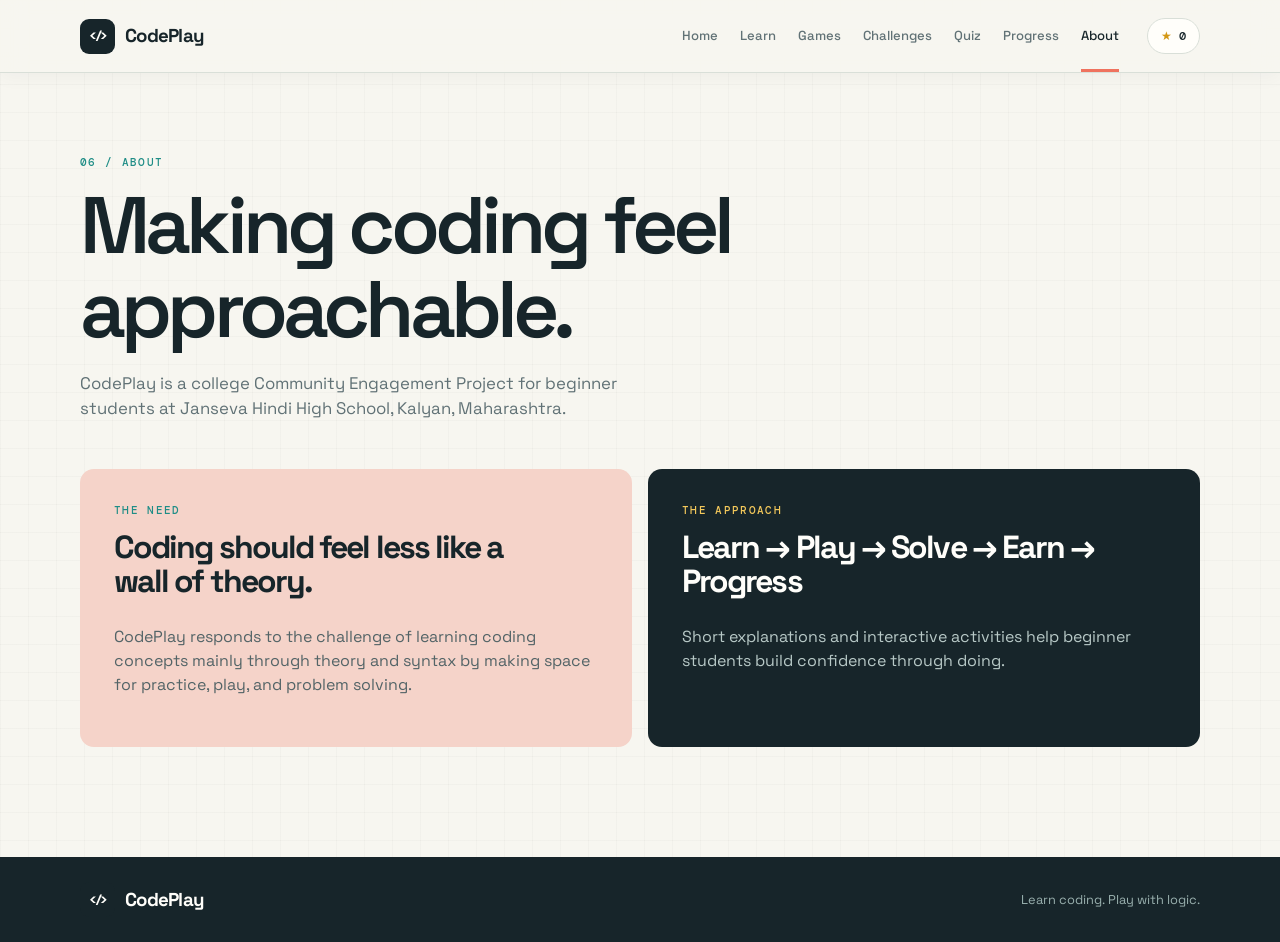
==== about.html @ 50ab0ecf "Add core functionality for learning platform - Implemented game mechanics in `games.js` for code ord" ====
<!doctype html><html lang="en"><head><meta charset="utf-8"><meta name="viewport" content="width=device-width, initial-scale=1"><meta name="description" content="Learn about the CodePlay community project."><title>About | CodePlay</title><link rel="stylesheet" href="css/style.css"></head><body data-page="about"><header class="site-header"><div class="container nav-wrap"><a class="brand" href="index.html"><span class="brand-mark">&lt;/&gt;</span><span>CodePlay</span></a><button class="menu-toggle" type="button" aria-expanded="false" aria-controls="main-navigation">Menu</button><nav id="main-navigation" class="main-nav" aria-label="Main navigation"><a data-nav="home" href="index.html">Home</a><a data-nav="learn" href="learn.html">Learn</a><a data-nav="games" href="games.html">Games</a><a data-nav="challenges" href="challenges.html">Challenges</a><a data-nav="quiz" href="quiz.html">Quiz</a><a data-nav="progress" href="progress.html">Progress</a><a data-nav="about" href="about.html">About</a></nav><div class="header-points"><span aria-hidden="true">&#9733;</span> <span data-points>0</span></div></div></header><main class="page-main"><div class="container page-intro"><p class="eyebrow">06 / About</p><h1>Making coding feel approachable.</h1><p>CodePlay is a college Community Engagement Project for beginner students at Janseva Hindi High School, Kalyan, Maharashtra.</p></div><div class="container about-grid"><article class="about-card"><p class="section-kicker">The need</p><h2>Coding should feel less like a wall of theory.</h2><p>CodePlay responds to the challenge of learning coding concepts mainly through theory and syntax by making space for practice, play, and problem solving.</p></article><article class="about-card about-card-dark"><p class="section-kicker">The approach</p><h2>Learn &rarr; Play &rarr; Solve &rarr; Earn &rarr; Progress</h2><p>Short explanations and interactive activities help beginner students build confidence through doing.</p></article></div></main><footer class="site-footer"><div class="container footer-wrap"><a class="brand" href="index.html"><span class="brand-mark">&lt;/&gt;</span><span>CodePlay</span></a><p>Learn coding. Play with logic.</p></div></footer><script src="js/storage.js"></script><script src="js/app.js"></script></body></html>
---- css/style.css ----
@import url('https://fonts.googleapis.com/css2?family=DM+Mono:wght@400;500&family=Space+Grotesk:wght@400;500;600;700&display=swap');

:root { --ink: #17252a; --muted: #617276; --paper: #f7f6f0; --white: #fffefa; --coral: #ef725e; --teal: #1f8d86; --yellow: #f3c85b; --line: #d9dfd8; --shadow: 0 16px 40px rgba(23, 37, 42, .08); --radius: 14px; }
* { box-sizing: border-box; }
html { scroll-behavior: smooth; }
body { margin: 0; color: var(--ink); background: var(--paper); font-family: 'Space Grotesk', sans-serif; line-height: 1.5; }
a { color: inherit; text-decoration: none; }
button, input { font: inherit; }
.container { width: min(1120px, calc(100% - 40px)); margin: 0 auto; }
.site-header { background: rgba(247, 246, 240, .94); border-bottom: 1px solid var(--line); position: sticky; top: 0; z-index: 10; backdrop-filter: blur(12px); }
.nav-wrap { min-height: 72px; display: flex; align-items: center; gap: 28px; }
.brand { display: inline-flex; align-items: center; gap: 10px; font-size: 1.17rem; font-weight: 700; letter-spacing: -.04em; }
.brand-mark { display: grid; place-items: center; width: 35px; height: 35px; color: var(--white); background: var(--ink); border-radius: 9px; font-family: 'DM Mono', monospace; font-size: .75rem; letter-spacing: -.12em; }
.main-nav { display: flex; align-items: center; gap: 22px; margin-left: auto; font-size: .82rem; color: var(--muted); }
.main-nav a { padding: 26px 0 23px; border-bottom: 3px solid transparent; transition: color .2s, border-color .2s; }
.main-nav a:hover, .main-nav a[aria-current='page'] { color: var(--ink); border-color: var(--coral); }
.header-points { padding: 9px 13px; border: 1px solid var(--line); border-radius: 99px; color: var(--ink); font: 500 .78rem 'DM Mono', monospace; white-space: nowrap; }
.header-points span:first-child { color: #d39713; }
.menu-toggle { display: none; border: 1px solid var(--line); background: var(--white); padding: 8px 12px; border-radius: 8px; cursor: pointer; }
.hero-section { padding: 88px 0 72px; background: radial-gradient(circle at 83% 20%, rgba(239, 114, 94, .15), transparent 28%), linear-gradient(125deg, #e7f0e8 0%, var(--paper) 58%); overflow: hidden; }
.hero-grid { display: grid; grid-template-columns: 1fr .85fr; gap: 76px; align-items: center; }
.eyebrow, .section-kicker { margin: 0 0 14px; color: var(--teal); font: 500 .7rem 'DM Mono', monospace; letter-spacing: .12em; text-transform: uppercase; }
h1, h2, h3, p { margin-top: 0; }
h1, h2, h3 { line-height: 1.05; letter-spacing: -.06em; }
h1 { max-width: 680px; margin-bottom: 24px; font-size: 5rem; font-weight: 600; }
h1 em, h2 em { color: var(--coral); font-style: normal; }
.hero-text { max-width: 520px; margin-bottom: 32px; color: var(--muted); font-size: 1.05rem; }
.button-row { display: flex; flex-wrap: wrap; gap: 12px; }
.button { display: inline-flex; align-items: center; justify-content: center; gap: 12px; min-height: 46px; padding: 0 19px; border: 1px solid transparent; border-radius: 8px; font-weight: 600; font-size: .86rem; cursor: pointer; transition: transform .2s, box-shadow .2s, background .2s; }
.button:hover { transform: translateY(-2px); box-shadow: 0 8px 18px rgba(23, 37, 42, .12); }
.button-primary { color: var(--white); background: var(--coral); }
.button-secondary { color: var(--ink); background: var(--white); border-color: var(--line); }
.hero-board { padding: 20px; background: var(--ink); color: var(--white); border-radius: var(--radius); box-shadow: 20px 20px 0 rgba(31, 141, 134, .24); transform: rotate(2deg); }
.board-top, .board-footer { display: flex; align-items: center; gap: 8px; color: #99b0ae; font: .68rem 'DM Mono', monospace; letter-spacing: .05em; text-transform: uppercase; }
.board-code { margin-left: auto; color: var(--yellow); }
.status-dot { width: 8px; height: 8px; border-radius: 50%; background: var(--yellow); }
.cycle-steps { padding: 52px 8px; display: grid; gap: 14px; }
.cycle-step { display: grid; grid-template-columns: 36px 1fr; column-gap: 12px; align-items: center; opacity: .6; }
.cycle-step span { grid-row: span 2; display: grid; place-items: center; width: 32px; height: 32px; color: var(--ink); background: var(--white); border-radius: 50%; font: .62rem 'DM Mono', monospace; }
.cycle-step-active { opacity: 1; }
.cycle-step-active span { background: var(--yellow); }
.cycle-step strong { font-size: 1.25rem; }
.cycle-step small { color: #99b0ae; font-size: .76rem; }
.cycle-line { width: 1px; height: 18px; margin-left: 16px; background: #486160; }
.board-footer { padding-top: 15px; border-top: 1px solid #38504e; justify-content: space-between; }
.dashboard-strip { display: grid; grid-template-columns: 2fr 1fr 1fr 1.55fr; align-items: center; gap: 22px; padding: 23px 28px; margin-top: -28px; position: relative; background: var(--white); border: 1px solid var(--line); border-radius: var(--radius); box-shadow: var(--shadow); }
.student-welcome { display: flex; align-items: center; gap: 12px; }
.student-welcome h2 { margin: 0; font-size: 1.2rem; letter-spacing: -.04em; }
.student-welcome .section-kicker { margin-bottom: 3px; }
.avatar { display: grid; place-items: center; flex: 0 0 42px; width: 42px; height: 42px; color: var(--ink); background: var(--yellow); border-radius: 50%; font-weight: 700; }
.quick-stat { padding-left: 22px; border-left: 1px solid var(--line); }
.stat-label { display: block; margin-bottom: 4px; color: var(--muted); font: .65rem 'DM Mono', monospace; text-transform: uppercase; }
.quick-stat strong { font-size: 1.45rem; }
.quick-stat strong small { color: var(--muted); font-size: .72rem; font-weight: 400; }
.progress-stat small { display: block; margin-top: 7px; color: var(--muted); font-size: .72rem; }
.progress-track { width: 100%; height: 7px; overflow: hidden; background: #e5e9e3; border-radius: 99px; }
.progress-track span { display: block; height: 100%; background: var(--teal); border-radius: inherit; transition: width .4s ease; }
.feature-section { padding: 105px 0 110px; }
.section-heading { display: flex; align-items: end; justify-content: space-between; gap: 20px; margin-bottom: 36px; }
.section-heading h2 { max-width: 550px; margin: 0; font-size: 3.25rem; }
.section-number { color: var(--muted); font: .7rem 'DM Mono', monospace; }
.feature-grid { display: grid; grid-template-columns: repeat(3, 1fr); gap: 16px; }
.feature-card { min-height: 280px; padding: 28px; border-radius: var(--radius); }
.feature-card-coral { background: #f5d3c9; }.feature-card-teal { background: #c9e4df; }.feature-card-yellow { background: #f5e3a8; }
.feature-icon { display: grid; place-items: center; width: 41px; height: 41px; margin-bottom: 45px; border: 1px solid currentColor; border-radius: 50%; font-size: 1.1rem; }
.feature-card h3 { margin-bottom: 9px; font-size: 1.45rem; }.feature-card p { max-width: 280px; color: #536467; font-size: .88rem; }.text-link { display: inline-flex; gap: 9px; margin-top: 17px; font-size: .8rem; font-weight: 700; }
.journey-band { padding: 82px 0; color: var(--white); background: var(--teal); }
.journey-grid { display: grid; grid-template-columns: .72fr 1.28fr; gap: 80px; }.journey-band .section-kicker { color: var(--yellow); }.journey-band h2 { margin: 0; font-size: 4rem; }.journey-band h2 em { color: var(--yellow); }
.journey-list { display: grid; grid-template-columns: repeat(5, 1fr); gap: 10px; margin: 0; padding: 0; list-style: none; }.journey-list li { display: flex; flex-direction: column; gap: 7px; padding-left: 12px; border-left: 1px solid rgba(255,255,255,.35); }.journey-list span { color: var(--yellow); font: .65rem 'DM Mono', monospace; }.journey-list strong { font-size: .9rem; }.journey-list small { color: #c4dfdb; font-size: .72rem; }
.site-footer { padding: 25px 0; background: var(--ink); color: var(--white); }.footer-wrap { display: flex; align-items: center; justify-content: space-between; }.footer-wrap p { margin: 0; color: #99b0ae; font-size: .8rem; }
.page-main { min-height: calc(100vh - 145px); padding: 82px 0 110px; }.page-intro { margin-bottom: 48px; }.page-intro h1 { max-width: 720px; margin-bottom: 20px; font-size: 5rem; }.page-intro > p:last-child { max-width: 570px; color: var(--muted); font-size: 1.05rem; }.placeholder-panel { padding: 70px 30px; text-align: center; background: var(--white); border: 1px solid var(--line); border-radius: var(--radius); }.placeholder-mark { display: grid; place-items: center; width: 54px; height: 54px; margin: 0 auto 24px; color: var(--ink); background: var(--yellow); border-radius: 50%; font-size: 1.4rem; }.placeholder-panel h2 { margin-bottom: 12px; font-size: 2rem; }.placeholder-panel p:not(.section-kicker) { margin: 0 auto 26px; color: var(--muted); }.about-grid { display: grid; grid-template-columns: 1fr 1fr; gap: 16px; }.about-card { min-height: 260px; padding: 34px; background: #f5d3c9; border-radius: var(--radius); }.about-card h2 { max-width: 420px; font-size: 2rem; }.about-card p:last-child { max-width: 480px; color: #536467; }.about-card-dark { color: var(--white); background: var(--ink); }.about-card-dark .section-kicker { color: var(--yellow); }.about-card-dark p:last-child { color: #b8c9c7; }
.learning-summary { display: grid; grid-template-columns: 1fr 1.5fr auto; align-items: center; gap: 24px; margin-bottom: 30px; padding: 18px 22px; background: var(--white); border: 1px solid var(--line); border-radius: var(--radius); }.learning-summary strong { display: block; font-size: 1.1rem; }.learning-summary .stat-label { margin-bottom: 2px; }.learning-summary-points { color: var(--muted); font: .7rem 'DM Mono', monospace; white-space: nowrap; }.learning-summary-points span { color: #d39713; }.lesson-list { display: grid; gap: 17px; }.lesson-card { overflow: hidden; background: var(--white); border: 1px solid var(--line); border-radius: var(--radius); box-shadow: 0 7px 22px rgba(23,37,42,.04); }.lesson-card-heading { display: grid; grid-template-columns: 48px 1fr auto; align-items: center; gap: 18px; padding: 23px 26px; background: #edf3ed; }.lesson-number { color: var(--teal); font: 500 .76rem 'DM Mono', monospace; }.lesson-card h2 { margin: 0; font-size: 1.55rem; }.lesson-card-heading .section-kicker { margin-bottom: 4px; }.lesson-state { color: var(--coral); font: 500 .7rem 'DM Mono', monospace; text-transform: uppercase; }.is-complete .lesson-state { color: var(--teal); }.lesson-content { display: grid; grid-template-columns: 1.25fr .75fr; gap: 24px; padding: 27px 26px 29px; }.lesson-copy { display: grid; grid-template-columns: 1fr 1fr; gap: 20px; }.lesson-content h3 { margin-bottom: 8px; font-size: .95rem; letter-spacing: -.03em; }.lesson-content p { margin-bottom: 0; color: var(--muted); font-size: .86rem; }.lesson-example { padding: 18px; background: #fff5dc; border-radius: 9px; }.lesson-visual { display: flex; flex-wrap: wrap; align-items: center; gap: 6px; margin-top: 20px; }.lesson-visual span { padding: 6px 8px; color: var(--ink); background: var(--white); border: 1px solid #ead79b; border-radius: 5px; font: .68rem 'DM Mono', monospace; }.lesson-visual b { color: var(--coral); font-size: .8rem; }.lesson-activity { grid-column: 1 / -1; padding-top: 22px; border-top: 1px solid var(--line); }.lesson-activity > p { margin-bottom: 13px; color: var(--ink); font-weight: 500; }.activity-options { display: flex; flex-wrap: wrap; gap: 9px; }.activity-option { display: flex; align-items: center; gap: 8px; min-height: 38px; padding: 0 11px; color: var(--muted); border: 1px solid var(--line); border-radius: 7px; cursor: pointer; font-size: .78rem; }.activity-option:has(input:checked) { color: var(--ink); border-color: var(--teal); background: #e8f3ef; }.activity-option input { accent-color: var(--teal); }.activity-feedback { min-height: 20px; margin-top: 10px; color: var(--teal) !important; font-size: .76rem !important; }.complete-lesson { grid-column: 1 / -1; justify-self: start; }.button-complete { color: var(--teal); background: #e8f3ef; border-color: #b8d9d2; cursor: default; }.button-complete:hover { transform: none; box-shadow: none; }
.modal-backdrop { display: grid; place-items: center; position: fixed; inset: 0; z-index: 30; padding: 20px; background: rgba(23,37,42,.55); }.modal-backdrop[hidden] { display: none; }.onboarding-modal { width: min(100%, 470px); position: relative; padding: 40px; background: var(--white); border-radius: var(--radius); box-shadow: 0 25px 70px rgba(0,0,0,.2); animation: rise .35s ease both; }.onboarding-modal h2 { margin-bottom: 9px; font-size: 2.3rem; }.onboarding-modal > p:not(.eyebrow) { color: var(--muted); }.modal-close { position: absolute; top: 17px; right: 18px; border: 0; background: transparent; color: var(--muted); font-size: 1.5rem; cursor: pointer; }.onboarding-modal label { display: block; margin-bottom: 7px; font-size: .78rem; font-weight: 600; }.onboarding-modal input { width: 100%; height: 47px; margin-bottom: 6px; padding: 0 13px; border: 1px solid var(--line); border-radius: 7px; outline: 0; }.onboarding-modal input:focus { border-color: var(--teal); box-shadow: 0 0 0 3px rgba(31,141,134,.18); }.onboarding-modal .button { width: 100%; margin-top: 13px; }.form-error { min-height: 19px; margin: 0; color: #bd4438; font-size: .76rem; }.toast { position: fixed; right: 20px; bottom: 20px; z-index: 40; max-width: 300px; padding: 12px 16px; color: var(--white); background: var(--ink); border-left: 4px solid var(--yellow); border-radius: 7px; box-shadow: var(--shadow); opacity: 0; transform: translateY(15px); pointer-events: none; transition: .25s ease; }.toast.is-visible { opacity: 1; transform: translateY(0); }
.reveal { animation: rise .7s ease both; }.reveal-delay { animation-delay: .15s; }@keyframes rise { from { opacity: 0; transform: translateY(12px); } to { opacity: 1; transform: translateY(0); } }
button:focus-visible, a:focus-visible { outline: 3px solid var(--yellow); outline-offset: 3px; }
@media (max-width: 900px) { .main-nav { gap: 13px; }.main-nav a { font-size: .74rem; }.hero-grid { gap: 40px; }.dashboard-strip { grid-template-columns: 1.6fr 1fr 1fr; }.progress-stat { grid-column: 1 / -1; padding: 15px 0 0; border-left: 0; border-top: 1px solid var(--line); }.journey-grid { gap: 40px; } }
@media (max-width: 680px) { .container { width: min(100% - 28px, 1120px); }.nav-wrap { min-height: 64px; gap: 10px; }.menu-toggle { display: block; margin-left: auto; }.main-nav { display: none; position: absolute; top: 64px; right: 14px; left: 14px; padding: 8px; flex-direction: column; align-items: stretch; gap: 0; background: var(--white); border: 1px solid var(--line); border-radius: 10px; box-shadow: var(--shadow); }.main-nav.is-open { display: flex; }.main-nav a { padding: 12px 14px; border: 0; border-left: 3px solid transparent; }.main-nav a[aria-current='page'] { border-left-color: var(--coral); }.header-points { font-size: .7rem; padding: 7px 9px; }.hero-section { padding: 57px 0 70px; }.hero-grid { grid-template-columns: 1fr; }.hero-board { transform: rotate(1deg); }.dashboard-strip { grid-template-columns: 1fr 1fr; padding: 20px; }.student-welcome { grid-column: 1 / -1; }.quick-stat { padding-left: 0; border-left: 0; }.feature-section { padding: 75px 0; }.section-heading { align-items: start; flex-direction: column; }.feature-grid, .about-grid { grid-template-columns: 1fr; }.feature-card { min-height: 240px; }.feature-icon { margin-bottom: 32px; }.journey-band { padding: 68px 0; }.journey-grid { grid-template-columns: 1fr; }.journey-list { grid-template-columns: 1fr 1fr; gap: 25px 12px; }.page-main { padding: 57px 0 75px; }.onboarding-modal { padding: 32px 24px; } }
@media (prefers-reduced-motion: reduce) { *, *::before, *::after { scroll-behavior: auto !important; animation-duration: .01ms !important; transition-duration: .01ms !important; } }
.game-list { display: grid; gap: 22px; }.game-panel, .challenge-panel, .quiz-panel { padding: 29px; background: var(--white); border: 1px solid var(--line); border-radius: var(--radius); box-shadow: var(--shadow); }.game-heading { display: flex; align-items: start; justify-content: space-between; gap: 20px; margin-bottom: 20px; }.game-heading h2 { margin: 0; font-size: 2rem; }.reward-tag { padding: 8px 10px; color: #89630b; background: #fff1bf; border-radius: 6px; font: .68rem 'DM Mono', monospace; white-space: nowrap; }.game-objective { margin-bottom: 7px; color: var(--ink); font-size: .9rem; }.game-instructions { margin-bottom: 24px; color: var(--muted); font-size: .85rem; }.game-actions, .command-buttons { display: flex; flex-wrap: wrap; gap: 9px; margin-top: 17px; }.game-actions .button, .command-buttons .button { min-height: 40px; font-size: .76rem; }.game-feedback { min-height: 22px; margin: 15px 0 0; color: var(--teal); font-size: .82rem; font-weight: 600; }.order-list { display: grid; gap: 8px; max-width: 680px; }.order-block { display: grid; grid-template-columns: 28px 1fr 32px 32px; align-items: center; gap: 8px; min-height: 48px; padding: 6px 8px 6px 12px; background: #edf3ed; border: 1px solid var(--line); border-radius: 7px; }.order-block > span { color: var(--teal); font: .68rem 'DM Mono', monospace; }.order-block strong { font: .76rem 'DM Mono', monospace; }.order-block button { width: 30px; height: 30px; border: 1px solid var(--line); border-radius: 5px; color: var(--ink); background: var(--white); cursor: pointer; }.order-block button:disabled { opacity: .3; cursor: not-allowed; }.bug-question, .condition-question { margin: 0 0 18px; padding: 18px; border: 1px solid var(--line); border-radius: 9px; }.bug-question:last-child, .condition-question:last-child { margin-bottom: 0; }.bug-question legend, .condition-question legend { padding: 0 7px; font-weight: 600; font-size: .86rem; }.bug-option { display: block; padding: 8px 10px; margin: 5px 0; border: 1px solid var(--line); border-radius: 5px; cursor: pointer; }.bug-option:has(input:checked) { border-color: var(--teal); background: #e8f3ef; }.bug-option input { margin-right: 8px; accent-color: var(--teal); }.bug-option code, .logic-rule code { font: .76rem 'DM Mono', monospace; }.bug-check, .condition-question .button { min-height: 36px; margin-top: 9px; font-size: .72rem; }.mini-feedback { min-height: 18px; margin: 8px 0 0; color: var(--teal); font-size: .75rem; }.maze-toolbar { display: flex; align-items: center; gap: 12px; margin: 22px 0 16px; }.maze-toolbar label { font: .7rem 'DM Mono', monospace; text-transform: uppercase; }.maze-toolbar select { padding: 8px; border: 1px solid var(--line); border-radius: 6px; background: var(--white); }.maze-toolbar span { margin-left: auto; color: var(--muted); font-size: .8rem; }.maze-layout { display: grid; grid-template-columns: minmax(260px, 420px) 1fr; gap: 28px; align-items: start; }.maze-grid { display: grid; grid-template-columns: repeat(5, 1fr); aspect-ratio: 1; overflow: hidden; border: 7px solid var(--ink); border-radius: 8px; background: #d9ece3; }.maze-cell { display: grid; place-items: center; min-width: 0; border: 1px solid rgba(23,37,42,.12); background: #edf7ed; color: var(--teal); font-size: 1.3rem; }.maze-wall { background: var(--ink); }.maze-finish { background: #d8edaf; }.robot { display: grid; place-items: center; width: 70%; height: 70%; color: var(--white); background: var(--coral); border-radius: 7px; font-size: 1rem; }.command-builder { padding: 20px; background: #f5f0dc; border-radius: 9px; }.command-list { display: grid; gap: 6px; min-height: 55px; }.command-chip { padding: 9px; color: var(--ink); background: var(--white); border: 1px solid #ead79b; border-radius: 5px; font: .68rem 'DM Mono', monospace; }.command-chip span { display: inline-block; width: 25px; color: var(--coral); }.empty-commands { color: var(--muted); font-size: .78rem; }.quiz-progress { display: grid; grid-template-columns: auto 1fr; align-items: center; gap: 20px; margin-bottom: 36px; color: var(--muted); font: .7rem 'DM Mono', monospace; }.quiz-panel h2 { margin-bottom: 25px; font-size: 2rem; }.quiz-options { display: grid; gap: 10px; margin-bottom: 23px; }.quiz-option { display: flex; align-items: center; gap: 10px; min-height: 48px; padding: 0 14px; border: 1px solid var(--line); border-radius: 7px; cursor: pointer; font-size: .86rem; }.quiz-option:has(input:checked) { border-color: var(--teal); background: #e8f3ef; }.quiz-option input { accent-color: var(--teal); }.result-copy { color: var(--muted); margin-bottom: 23px; }.logic-rule { padding: 13px; color: var(--ink); background: #f5f0dc; border-radius: 6px; }
@media (max-width: 680px) { .game-panel, .challenge-panel, .quiz-panel { padding: 21px 16px; }.game-heading { flex-direction: column; }.maze-layout { grid-template-columns: 1fr; }.maze-toolbar { flex-wrap: wrap; }.maze-toolbar span { width: 100%; margin-left: 0; }.lesson-copy { grid-template-columns: 1fr; }.learning-summary { grid-template-columns: 1fr; gap: 10px; }.learning-summary-points { white-space: normal; } }
.progress-hero { display: grid; grid-template-columns: 1fr auto; gap: 12px 30px; align-items: end; padding: 30px; color: var(--white); background: var(--ink); border-radius: var(--radius); }.progress-hero h2 { margin: 0 0 6px; font-size: 2.1rem; }.progress-hero p { margin: 0; color: #b8c9c7; font-size: .85rem; }.progress-hero .section-kicker { color: var(--yellow); margin-bottom: 8px; }.big-points { text-align: right; }.big-points span { display: block; color: #b8c9c7; font: .68rem 'DM Mono', monospace; text-transform: uppercase; }.big-points strong { color: var(--yellow); font-size: 2.5rem; }.progress-hero .progress-track { grid-column: 1 / -1; background: #3a5250; }.progress-hero .progress-track span { background: var(--yellow); }.stats-grid { display: grid; grid-template-columns: repeat(4, 1fr); gap: 14px; margin: 18px auto 75px; }.stat-tile { padding: 20px; background: var(--white); border: 1px solid var(--line); border-radius: 9px; }.stat-tile span { display: block; margin-bottom: 6px; color: var(--muted); font: .66rem 'DM Mono', monospace; text-transform: uppercase; }.stat-tile strong { font-size: 1.35rem; }.progress-columns { display: grid; grid-template-columns: 1fr 1fr; gap: 70px; }.progress-columns .section-heading { margin-bottom: 21px; }.progress-columns .section-heading h2 { font-size: 2.3rem; }.level-list, .badge-list { display: grid; gap: 9px; }.level-item, .badge-item { display: flex; align-items: center; gap: 13px; padding: 14px; background: var(--white); border: 1px solid var(--line); border-radius: 8px; }.level-item.is-current { border-color: var(--coral); box-shadow: 0 0 0 2px rgba(239,114,94,.12); }.level-item.is-locked, .badge-item:not(.is-unlocked) { opacity: .55; }.level-icon, .badge-icon { display: grid; place-items: center; flex: 0 0 31px; width: 31px; height: 31px; color: var(--teal); background: #e8f3ef; border-radius: 50%; font-size: .83rem; }.is-locked .level-icon, .badge-item:not(.is-unlocked) .badge-icon { color: var(--muted); background: #edf0eb; }.badge-item.is-unlocked .badge-icon { color: #89630b; background: #fff1bf; }.level-item strong, .badge-item strong { display: block; font-size: .84rem; }.level-item small, .badge-item small { display: block; margin-top: 3px; color: var(--muted); font-size: .7rem; }.reset-row { display: flex; align-items: center; gap: 18px; margin-top: 42px; }.reset-row p { color: var(--teal); font-size: .8rem; }
@media (max-width: 680px) { .progress-hero { padding: 22px; }.stats-grid { grid-template-columns: 1fr 1fr; margin-bottom: 55px; }.progress-columns { grid-template-columns: 1fr; gap: 45px; }.reset-row { align-items: start; flex-direction: column; gap: 9px; } }
body { background-image: linear-gradient(rgba(23,37,42,.025) 1px, transparent 1px), linear-gradient(90deg, rgba(23,37,42,.025) 1px, transparent 1px); background-size: 28px 28px; }
.hero-section, .journey-band, .site-footer { position: relative; background-image: none; }
.hero-section::after { content: ''; position: absolute; right: -90px; bottom: -145px; width: 330px; height: 330px; border: 1px solid rgba(239,114,94,.22); border-radius: 50%; pointer-events: none; }.hero-section > .container { position: relative; z-index: 1; }
.site-header { box-shadow: 0 4px 18px rgba(23,37,42,.04); }.main-nav a { font-weight: 500; }.header-points { background: var(--white); }
.button { min-width: 118px; }.button-primary:focus-visible, .button-secondary:focus-visible { box-shadow: 0 0 0 4px rgba(243,200,91,.42); }
.feature-card, .game-panel, .challenge-panel, .quiz-panel, .placeholder-panel, .about-card, .stat-tile, .progress-hero { transition: transform .22s ease, box-shadow .22s ease; }.feature-card:hover, .game-panel:hover, .challenge-panel:hover, .quiz-panel:hover, .placeholder-panel:hover, .about-card:hover, .stat-tile:hover { transform: translateY(-3px); box-shadow: 0 18px 38px rgba(23,37,42,.11); }
.game-feedback, .mini-feedback, .activity-feedback { padding: 9px 12px; border-left: 3px solid var(--teal); background: #e8f3ef; border-radius: 4px; }.game-feedback:empty, .mini-feedback:empty, .activity-feedback:empty { display: none; }.progress-track { min-height: 7px; }.progress-track span { min-width: 0; }
.lesson-card-heading { min-height: 96px; }.lesson-card.is-complete .lesson-card-heading { background: #e1f0e8; }.lesson-card.is-complete { border-color: #b8d9d2; }.lesson-card.is-complete .button-complete { pointer-events: none; }
.modal-close { width: 36px; height: 36px; border-radius: 50%; }.modal-close:hover { color: var(--ink); background: #edf0eb; }.onboarding-modal .eyebrow { margin-bottom: 18px; }
.quiz-progress .progress-track { margin-top: 1px; }.quiz-option:hover, .activity-option:hover, .bug-option:hover { border-color: var(--teal); }.order-block { transition: background .2s, transform .2s; }.order-block:hover { background: #e4f0e8; transform: translateX(3px); }
@media (max-width: 900px) { h1, .page-intro h1 { font-size: 4rem; }.section-heading h2 { font-size: 2.8rem; }.journey-band h2 { font-size: 3.2rem; } }
@media (max-width: 680px) { h1, .page-intro h1 { font-size: 3.1rem; line-height: 1.04; }.section-heading h2 { font-size: 2.35rem; }.journey-band h2 { font-size: 2.8rem; }.hero-section::after { right: -170px; bottom: -180px; }.button { width: 100%; }.button-row .button { width: auto; flex: 1 1 145px; }.lesson-card-heading { grid-template-columns: 34px 1fr; gap: 11px; }.lesson-state { grid-column: 2; }.lesson-card-heading { padding: 19px 16px; }.lesson-content { padding: 22px 16px 24px; }.game-panel:hover, .challenge-panel:hover, .quiz-panel:hover, .placeholder-panel:hover, .about-card:hover, .stat-tile:hover { transform: none; } }
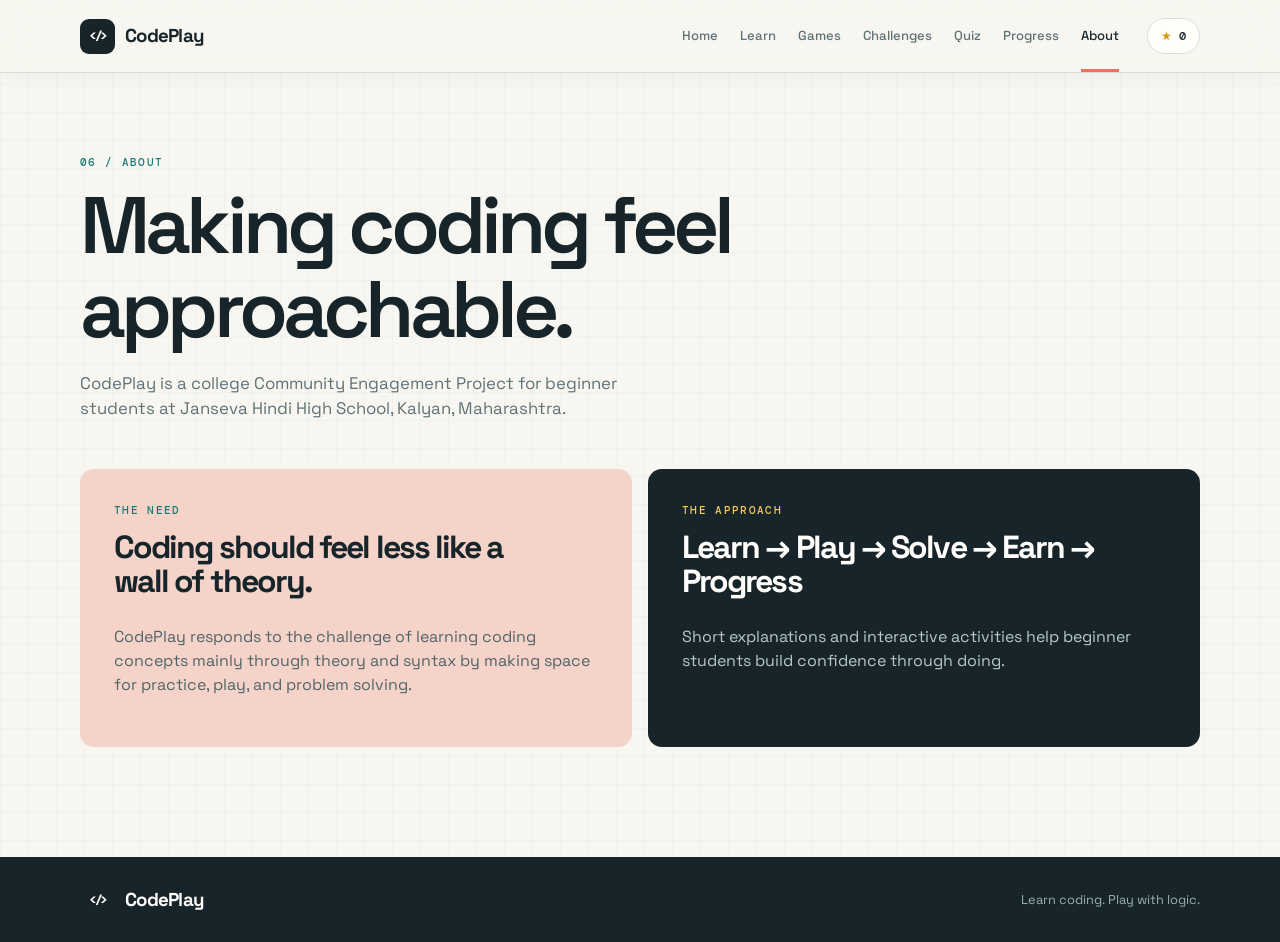
==== commit b5be2fdf: "Enhance HTML structure and metadata across multiple pages; add 404 error page, favicon, and configur" ====
--- a/about.html
+++ b/about.html
@@ -1 +1,23 @@
-<!doctype html><html lang="en"><head><meta charset="utf-8"><meta name="viewport" content="width=device-width, initial-scale=1"><meta name="description" content="Learn about the CodePlay community project."><title>About | CodePlay</title><link rel="stylesheet" href="css/style.css"></head><body data-page="about"><header class="site-header"><div class="container nav-wrap"><a class="brand" href="index.html"><span class="brand-mark">&lt;/&gt;</span><span>CodePlay</span></a><button class="menu-toggle" type="button" aria-expanded="false" aria-controls="main-navigation">Menu</button><nav id="main-navigation" class="main-nav" aria-label="Main navigation"><a data-nav="home" href="index.html">Home</a><a data-nav="learn" href="learn.html">Learn</a><a data-nav="games" href="games.html">Games</a><a data-nav="challenges" href="challenges.html">Challenges</a><a data-nav="quiz" href="quiz.html">Quiz</a><a data-nav="progress" href="progress.html">Progress</a><a data-nav="about" href="about.html">About</a></nav><div class="header-points"><span aria-hidden="true">&#9733;</span> <span data-points>0</span></div></div></header><main class="page-main"><div class="container page-intro"><p class="eyebrow">06 / About</p><h1>Making coding feel approachable.</h1><p>CodePlay is a college Community Engagement Project for beginner students at Janseva Hindi High School, Kalyan, Maharashtra.</p></div><div class="container about-grid"><article class="about-card"><p class="section-kicker">The need</p><h2>Coding should feel less like a wall of theory.</h2><p>CodePlay responds to the challenge of learning coding concepts mainly through theory and syntax by making space for practice, play, and problem solving.</p></article><article class="about-card about-card-dark"><p class="section-kicker">The approach</p><h2>Learn &rarr; Play &rarr; Solve &rarr; Earn &rarr; Progress</h2><p>Short explanations and interactive activities help beginner students build confidence through doing.</p></article></div></main><footer class="site-footer"><div class="container footer-wrap"><a class="brand" href="index.html"><span class="brand-mark">&lt;/&gt;</span><span>CodePlay</span></a><p>Learn coding. Play with logic.</p></div></footer><script src="js/storage.js"></script><script src="js/app.js"></script></body></html>+<!doctype html>
+<html lang="en">
+<head>
+  <meta charset="UTF-8">
+  <meta name="viewport" content="width=device-width, initial-scale=1.0">
+  <meta name="description" content="Learn about the CodePlay community project.">
+  <meta name="theme-color" content="#17252a">
+  <meta property="og:type" content="website">
+  <meta property="og:title" content="About | CodePlay">
+  <meta property="og:description" content="Learn how CodePlay helps beginner students build coding confidence through games and activities.">
+  <meta property="og:url" content="https://as2733055.github.io/cep_project/about.html">
+  <meta property="og:site_name" content="CodePlay">
+  <title>About | CodePlay</title>
+  <link rel="icon" href="favicon.svg" type="image/svg+xml">
+  <link rel="stylesheet" href="css/style.css">
+</head>
+<body data-page="about">
+  <header class="site-header"><div class="container nav-wrap"><a class="brand" href="index.html"><span class="brand-mark">&lt;/&gt;</span><span>CodePlay</span></a><button class="menu-toggle" type="button" aria-expanded="false" aria-controls="main-navigation">Menu</button><nav id="main-navigation" class="main-nav" aria-label="Main navigation"><a data-nav="home" href="index.html">Home</a><a data-nav="learn" href="learn.html">Learn</a><a data-nav="games" href="games.html">Games</a><a data-nav="challenges" href="challenges.html">Challenges</a><a data-nav="quiz" href="quiz.html">Quiz</a><a data-nav="progress" href="progress.html">Progress</a><a data-nav="about" href="about.html">About</a></nav><div class="header-points"><span aria-hidden="true">&#9733;</span> <span data-points>0</span></div></div></header>
+  <main class="page-main"><div class="container page-intro"><p class="eyebrow">06 / About</p><h1>Making coding feel approachable.</h1><p>CodePlay is a college Community Engagement Project for beginner students at Janseva Hindi High School, Kalyan, Maharashtra.</p></div><div class="container about-grid"><article class="about-card"><p class="section-kicker">The need</p><h2>Coding should feel less like a wall of theory.</h2><p>CodePlay responds to the challenge of learning coding concepts mainly through theory and syntax by making space for practice, play, and problem solving.</p></article><article class="about-card about-card-dark"><p class="section-kicker">The approach</p><h2>Learn &rarr; Play &rarr; Solve &rarr; Earn &rarr; Progress</h2><p>Short explanations and interactive activities help beginner students build confidence through doing.</p></article></div></main>
+  <footer class="site-footer"><div class="container footer-wrap"><a class="brand" href="index.html"><span class="brand-mark">&lt;/&gt;</span><span>CodePlay</span></a><p>Learn coding. Play with logic.</p></div></footer>
+  <script src="js/config.js"></script><script src="js/storage.js"></script><script src="js/app.js"></script>
+</body>
+</html>
--- a/css/style.css
+++ b/css/style.css
@@ -1,7 +1,14 @@
 @import url('https://fonts.googleapis.com/css2?family=DM+Mono:wght@400;500&family=Space+Grotesk:wght@400;500;600;700&display=swap');
 
-:root { --ink: #17252a; --muted: #617276; --paper: #f7f6f0; --white: #fffefa; --coral: #ef725e; --teal: #1f8d86; --yellow: #f3c85b; --line: #d9dfd8; --shadow: 0 16px 40px rgba(23, 37, 42, .08); --radius: 14px; }
+ .progress-extra-section { grid-column: 1 / -1; margin-top: 18px; }.quiz-history-list, .maze-stats-list { display: grid; gap: 9px; }.quiz-history-item, .maze-stat-item { display: flex; align-items: center; gap: 15px; padding: 14px; background: var(--white); border: 1px solid var(--line); border-radius: 8px; }.quiz-history-item strong, .maze-stat-item strong { min-width: 82px; font-size: .82rem; }.quiz-history-item span, .maze-stat-item span { color: var(--teal); font: .72rem 'DM Mono', monospace; }.quiz-history-item small, .maze-stat-item small { margin-left: auto; color: var(--muted); font-size: .72rem; }.progress-empty { margin: 0; color: var(--muted); font-size: .82rem; }
+
+:root { --ink: #17252a; --muted: #617276; --paper: #f7f6f0; --white: #fffefa; --coral: #ef725e; --teal: #197a75; --yellow: #f3c85b; --line: #d9dfd8; --shadow: 0 16px 40px rgba(23, 37, 42, .08); --radius: 14px; }
 * { box-sizing: border-box; }
+.visually-hidden { position: absolute; width: 1px; height: 1px; padding: 0; margin: -1px; overflow: hidden; clip: rect(0, 0, 0, 0); white-space: nowrap; border: 0; }
+.activity-options, .quiz-options { border: 0; padding: 0; margin: 0; min-width: 0; }
+.lesson-content > *, .lesson-copy > *, .progress-columns > section { min-width: 0; }.stat-tile strong { overflow-wrap: anywhere; }.quiz-history-item, .maze-stat-item { min-width: 0; overflow-wrap: anywhere; }
+.order-block { grid-template-columns: 28px 1fr 40px 40px; }.order-block button { width: 40px; height: 40px; }.game-actions .button, .command-buttons .button, .bug-check, .condition-question .button { min-height: 44px; }.maze-toolbar select { min-height: 44px; }
+.order-block strong { min-width: 0; overflow-wrap: anywhere; }
 html { scroll-behavior: smooth; }
 body { margin: 0; color: var(--ink); background: var(--paper); font-family: 'Space Grotesk', sans-serif; line-height: 1.5; }
 a { color: inherit; text-decoration: none; }
@@ -16,7 +23,7 @@
 .main-nav a:hover, .main-nav a[aria-current='page'] { color: var(--ink); border-color: var(--coral); }
 .header-points { padding: 9px 13px; border: 1px solid var(--line); border-radius: 99px; color: var(--ink); font: 500 .78rem 'DM Mono', monospace; white-space: nowrap; }
 .header-points span:first-child { color: #d39713; }
-.menu-toggle { display: none; border: 1px solid var(--line); background: var(--white); padding: 8px 12px; border-radius: 8px; cursor: pointer; }
+.menu-toggle { display: none; min-width: 44px; min-height: 44px; border: 1px solid var(--line); background: var(--white); padding: 8px 12px; border-radius: 8px; cursor: pointer; }
 .hero-section { padding: 88px 0 72px; background: radial-gradient(circle at 83% 20%, rgba(239, 114, 94, .15), transparent 28%), linear-gradient(125deg, #e7f0e8 0%, var(--paper) 58%); overflow: hidden; }
 .hero-grid { display: grid; grid-template-columns: 1fr .85fr; gap: 76px; align-items: center; }
 .eyebrow, .section-kicker { margin: 0 0 14px; color: var(--teal); font: 500 .7rem 'DM Mono', monospace; letter-spacing: .12em; text-transform: uppercase; }
@@ -28,7 +35,7 @@
 .button-row { display: flex; flex-wrap: wrap; gap: 12px; }
 .button { display: inline-flex; align-items: center; justify-content: center; gap: 12px; min-height: 46px; padding: 0 19px; border: 1px solid transparent; border-radius: 8px; font-weight: 600; font-size: .86rem; cursor: pointer; transition: transform .2s, box-shadow .2s, background .2s; }
 .button:hover { transform: translateY(-2px); box-shadow: 0 8px 18px rgba(23, 37, 42, .12); }
-.button-primary { color: var(--white); background: var(--coral); }
+.button-primary { color: var(--ink); background: var(--coral); }
 .button-secondary { color: var(--ink); background: var(--white); border-color: var(--line); }
 .hero-board { padding: 20px; background: var(--ink); color: var(--white); border-radius: var(--radius); box-shadow: 20px 20px 0 rgba(31, 141, 134, .24); transform: rotate(2deg); }
 .board-top, .board-footer { display: flex; align-items: center; gap: 8px; color: #99b0ae; font: .68rem 'DM Mono', monospace; letter-spacing: .05em; text-transform: uppercase; }
@@ -65,14 +72,14 @@
 .feature-icon { display: grid; place-items: center; width: 41px; height: 41px; margin-bottom: 45px; border: 1px solid currentColor; border-radius: 50%; font-size: 1.1rem; }
 .feature-card h3 { margin-bottom: 9px; font-size: 1.45rem; }.feature-card p { max-width: 280px; color: #536467; font-size: .88rem; }.text-link { display: inline-flex; gap: 9px; margin-top: 17px; font-size: .8rem; font-weight: 700; }
 .journey-band { padding: 82px 0; color: var(--white); background: var(--teal); }
-.journey-grid { display: grid; grid-template-columns: .72fr 1.28fr; gap: 80px; }.journey-band .section-kicker { color: var(--yellow); }.journey-band h2 { margin: 0; font-size: 4rem; }.journey-band h2 em { color: var(--yellow); }
-.journey-list { display: grid; grid-template-columns: repeat(5, 1fr); gap: 10px; margin: 0; padding: 0; list-style: none; }.journey-list li { display: flex; flex-direction: column; gap: 7px; padding-left: 12px; border-left: 1px solid rgba(255,255,255,.35); }.journey-list span { color: var(--yellow); font: .65rem 'DM Mono', monospace; }.journey-list strong { font-size: .9rem; }.journey-list small { color: #c4dfdb; font-size: .72rem; }
+.journey-grid { display: grid; grid-template-columns: .72fr 1.28fr; gap: 80px; }.journey-band .section-kicker { color: var(--white); }.journey-band h2 { margin: 0; font-size: 4rem; }.journey-band h2 em { color: var(--yellow); }
+.journey-list { display: grid; grid-template-columns: repeat(5, 1fr); gap: 10px; margin: 0; padding: 0; list-style: none; }.journey-list li { display: flex; flex-direction: column; gap: 7px; padding-left: 12px; border-left: 1px solid rgba(255,255,255,.35); }.journey-list span { color: var(--white); font: .65rem 'DM Mono', monospace; }.journey-list strong { font-size: .9rem; }.journey-list small { color: #c4dfdb; font-size: .72rem; }
 .site-footer { padding: 25px 0; background: var(--ink); color: var(--white); }.footer-wrap { display: flex; align-items: center; justify-content: space-between; }.footer-wrap p { margin: 0; color: #99b0ae; font-size: .8rem; }
 .page-main { min-height: calc(100vh - 145px); padding: 82px 0 110px; }.page-intro { margin-bottom: 48px; }.page-intro h1 { max-width: 720px; margin-bottom: 20px; font-size: 5rem; }.page-intro > p:last-child { max-width: 570px; color: var(--muted); font-size: 1.05rem; }.placeholder-panel { padding: 70px 30px; text-align: center; background: var(--white); border: 1px solid var(--line); border-radius: var(--radius); }.placeholder-mark { display: grid; place-items: center; width: 54px; height: 54px; margin: 0 auto 24px; color: var(--ink); background: var(--yellow); border-radius: 50%; font-size: 1.4rem; }.placeholder-panel h2 { margin-bottom: 12px; font-size: 2rem; }.placeholder-panel p:not(.section-kicker) { margin: 0 auto 26px; color: var(--muted); }.about-grid { display: grid; grid-template-columns: 1fr 1fr; gap: 16px; }.about-card { min-height: 260px; padding: 34px; background: #f5d3c9; border-radius: var(--radius); }.about-card h2 { max-width: 420px; font-size: 2rem; }.about-card p:last-child { max-width: 480px; color: #536467; }.about-card-dark { color: var(--white); background: var(--ink); }.about-card-dark .section-kicker { color: var(--yellow); }.about-card-dark p:last-child { color: #b8c9c7; }
 .learning-summary { display: grid; grid-template-columns: 1fr 1.5fr auto; align-items: center; gap: 24px; margin-bottom: 30px; padding: 18px 22px; background: var(--white); border: 1px solid var(--line); border-radius: var(--radius); }.learning-summary strong { display: block; font-size: 1.1rem; }.learning-summary .stat-label { margin-bottom: 2px; }.learning-summary-points { color: var(--muted); font: .7rem 'DM Mono', monospace; white-space: nowrap; }.learning-summary-points span { color: #d39713; }.lesson-list { display: grid; gap: 17px; }.lesson-card { overflow: hidden; background: var(--white); border: 1px solid var(--line); border-radius: var(--radius); box-shadow: 0 7px 22px rgba(23,37,42,.04); }.lesson-card-heading { display: grid; grid-template-columns: 48px 1fr auto; align-items: center; gap: 18px; padding: 23px 26px; background: #edf3ed; }.lesson-number { color: var(--teal); font: 500 .76rem 'DM Mono', monospace; }.lesson-card h2 { margin: 0; font-size: 1.55rem; }.lesson-card-heading .section-kicker { margin-bottom: 4px; }.lesson-state { color: var(--coral); font: 500 .7rem 'DM Mono', monospace; text-transform: uppercase; }.is-complete .lesson-state { color: var(--teal); }.lesson-content { display: grid; grid-template-columns: 1.25fr .75fr; gap: 24px; padding: 27px 26px 29px; }.lesson-copy { display: grid; grid-template-columns: 1fr 1fr; gap: 20px; }.lesson-content h3 { margin-bottom: 8px; font-size: .95rem; letter-spacing: -.03em; }.lesson-content p { margin-bottom: 0; color: var(--muted); font-size: .86rem; }.lesson-example { padding: 18px; background: #fff5dc; border-radius: 9px; }.lesson-visual { display: flex; flex-wrap: wrap; align-items: center; gap: 6px; margin-top: 20px; }.lesson-visual span { padding: 6px 8px; color: var(--ink); background: var(--white); border: 1px solid #ead79b; border-radius: 5px; font: .68rem 'DM Mono', monospace; }.lesson-visual b { color: var(--coral); font-size: .8rem; }.lesson-activity { grid-column: 1 / -1; padding-top: 22px; border-top: 1px solid var(--line); }.lesson-activity > p { margin-bottom: 13px; color: var(--ink); font-weight: 500; }.activity-options { display: flex; flex-wrap: wrap; gap: 9px; }.activity-option { display: flex; align-items: center; gap: 8px; min-height: 38px; padding: 0 11px; color: var(--muted); border: 1px solid var(--line); border-radius: 7px; cursor: pointer; font-size: .78rem; }.activity-option:has(input:checked) { color: var(--ink); border-color: var(--teal); background: #e8f3ef; }.activity-option input { accent-color: var(--teal); }.activity-feedback { min-height: 20px; margin-top: 10px; color: var(--teal) !important; font-size: .76rem !important; }.complete-lesson { grid-column: 1 / -1; justify-self: start; }.button-complete { color: var(--teal); background: #e8f3ef; border-color: #b8d9d2; cursor: default; }.button-complete:hover { transform: none; box-shadow: none; }
 .modal-backdrop { display: grid; place-items: center; position: fixed; inset: 0; z-index: 30; padding: 20px; background: rgba(23,37,42,.55); }.modal-backdrop[hidden] { display: none; }.onboarding-modal { width: min(100%, 470px); position: relative; padding: 40px; background: var(--white); border-radius: var(--radius); box-shadow: 0 25px 70px rgba(0,0,0,.2); animation: rise .35s ease both; }.onboarding-modal h2 { margin-bottom: 9px; font-size: 2.3rem; }.onboarding-modal > p:not(.eyebrow) { color: var(--muted); }.modal-close { position: absolute; top: 17px; right: 18px; border: 0; background: transparent; color: var(--muted); font-size: 1.5rem; cursor: pointer; }.onboarding-modal label { display: block; margin-bottom: 7px; font-size: .78rem; font-weight: 600; }.onboarding-modal input { width: 100%; height: 47px; margin-bottom: 6px; padding: 0 13px; border: 1px solid var(--line); border-radius: 7px; outline: 0; }.onboarding-modal input:focus { border-color: var(--teal); box-shadow: 0 0 0 3px rgba(31,141,134,.18); }.onboarding-modal .button { width: 100%; margin-top: 13px; }.form-error { min-height: 19px; margin: 0; color: #bd4438; font-size: .76rem; }.toast { position: fixed; right: 20px; bottom: 20px; z-index: 40; max-width: 300px; padding: 12px 16px; color: var(--white); background: var(--ink); border-left: 4px solid var(--yellow); border-radius: 7px; box-shadow: var(--shadow); opacity: 0; transform: translateY(15px); pointer-events: none; transition: .25s ease; }.toast.is-visible { opacity: 1; transform: translateY(0); }
 .reveal { animation: rise .7s ease both; }.reveal-delay { animation-delay: .15s; }@keyframes rise { from { opacity: 0; transform: translateY(12px); } to { opacity: 1; transform: translateY(0); } }
-button:focus-visible, a:focus-visible { outline: 3px solid var(--yellow); outline-offset: 3px; }
+button:focus-visible, a:focus-visible, input:focus-visible, select:focus-visible, textarea:focus-visible { outline: 3px solid var(--teal); outline-offset: 3px; }
 @media (max-width: 900px) { .main-nav { gap: 13px; }.main-nav a { font-size: .74rem; }.hero-grid { gap: 40px; }.dashboard-strip { grid-template-columns: 1.6fr 1fr 1fr; }.progress-stat { grid-column: 1 / -1; padding: 15px 0 0; border-left: 0; border-top: 1px solid var(--line); }.journey-grid { gap: 40px; } }
 @media (max-width: 680px) { .container { width: min(100% - 28px, 1120px); }.nav-wrap { min-height: 64px; gap: 10px; }.menu-toggle { display: block; margin-left: auto; }.main-nav { display: none; position: absolute; top: 64px; right: 14px; left: 14px; padding: 8px; flex-direction: column; align-items: stretch; gap: 0; background: var(--white); border: 1px solid var(--line); border-radius: 10px; box-shadow: var(--shadow); }.main-nav.is-open { display: flex; }.main-nav a { padding: 12px 14px; border: 0; border-left: 3px solid transparent; }.main-nav a[aria-current='page'] { border-left-color: var(--coral); }.header-points { font-size: .7rem; padding: 7px 9px; }.hero-section { padding: 57px 0 70px; }.hero-grid { grid-template-columns: 1fr; }.hero-board { transform: rotate(1deg); }.dashboard-strip { grid-template-columns: 1fr 1fr; padding: 20px; }.student-welcome { grid-column: 1 / -1; }.quick-stat { padding-left: 0; border-left: 0; }.feature-section { padding: 75px 0; }.section-heading { align-items: start; flex-direction: column; }.feature-grid, .about-grid { grid-template-columns: 1fr; }.feature-card { min-height: 240px; }.feature-icon { margin-bottom: 32px; }.journey-band { padding: 68px 0; }.journey-grid { grid-template-columns: 1fr; }.journey-list { grid-template-columns: 1fr 1fr; gap: 25px 12px; }.page-main { padding: 57px 0 75px; }.onboarding-modal { padding: 32px 24px; } }
 @media (prefers-reduced-motion: reduce) { *, *::before, *::after { scroll-behavior: auto !important; animation-duration: .01ms !important; transition-duration: .01ms !important; } }
@@ -84,11 +91,11 @@
 .hero-section, .journey-band, .site-footer { position: relative; background-image: none; }
 .hero-section::after { content: ''; position: absolute; right: -90px; bottom: -145px; width: 330px; height: 330px; border: 1px solid rgba(239,114,94,.22); border-radius: 50%; pointer-events: none; }.hero-section > .container { position: relative; z-index: 1; }
 .site-header { box-shadow: 0 4px 18px rgba(23,37,42,.04); }.main-nav a { font-weight: 500; }.header-points { background: var(--white); }
-.button { min-width: 118px; }.button-primary:focus-visible, .button-secondary:focus-visible { box-shadow: 0 0 0 4px rgba(243,200,91,.42); }
+.button { min-width: 118px; }.button-primary:focus-visible { outline-color: var(--ink); box-shadow: 0 0 0 4px rgba(23,37,42,.28); }.button-secondary:focus-visible { box-shadow: 0 0 0 4px rgba(25,122,117,.28); }
 .feature-card, .game-panel, .challenge-panel, .quiz-panel, .placeholder-panel, .about-card, .stat-tile, .progress-hero { transition: transform .22s ease, box-shadow .22s ease; }.feature-card:hover, .game-panel:hover, .challenge-panel:hover, .quiz-panel:hover, .placeholder-panel:hover, .about-card:hover, .stat-tile:hover { transform: translateY(-3px); box-shadow: 0 18px 38px rgba(23,37,42,.11); }
 .game-feedback, .mini-feedback, .activity-feedback { padding: 9px 12px; border-left: 3px solid var(--teal); background: #e8f3ef; border-radius: 4px; }.game-feedback:empty, .mini-feedback:empty, .activity-feedback:empty { display: none; }.progress-track { min-height: 7px; }.progress-track span { min-width: 0; }
 .lesson-card-heading { min-height: 96px; }.lesson-card.is-complete .lesson-card-heading { background: #e1f0e8; }.lesson-card.is-complete { border-color: #b8d9d2; }.lesson-card.is-complete .button-complete { pointer-events: none; }
-.modal-close { width: 36px; height: 36px; border-radius: 50%; }.modal-close:hover { color: var(--ink); background: #edf0eb; }.onboarding-modal .eyebrow { margin-bottom: 18px; }
+.modal-close { width: 44px; height: 44px; border-radius: 50%; }.modal-close:hover { color: var(--ink); background: #edf0eb; }.onboarding-modal .eyebrow { margin-bottom: 18px; }
 .quiz-progress .progress-track { margin-top: 1px; }.quiz-option:hover, .activity-option:hover, .bug-option:hover { border-color: var(--teal); }.order-block { transition: background .2s, transform .2s; }.order-block:hover { background: #e4f0e8; transform: translateX(3px); }
 @media (max-width: 900px) { h1, .page-intro h1 { font-size: 4rem; }.section-heading h2 { font-size: 2.8rem; }.journey-band h2 { font-size: 3.2rem; } }
 @media (max-width: 680px) { h1, .page-intro h1 { font-size: 3.1rem; line-height: 1.04; }.section-heading h2 { font-size: 2.35rem; }.journey-band h2 { font-size: 2.8rem; }.hero-section::after { right: -170px; bottom: -180px; }.button { width: 100%; }.button-row .button { width: auto; flex: 1 1 145px; }.lesson-card-heading { grid-template-columns: 34px 1fr; gap: 11px; }.lesson-state { grid-column: 2; }.lesson-card-heading { padding: 19px 16px; }.lesson-content { padding: 22px 16px 24px; }.game-panel:hover, .challenge-panel:hover, .quiz-panel:hover, .placeholder-panel:hover, .about-card:hover, .stat-tile:hover { transform: none; } }
